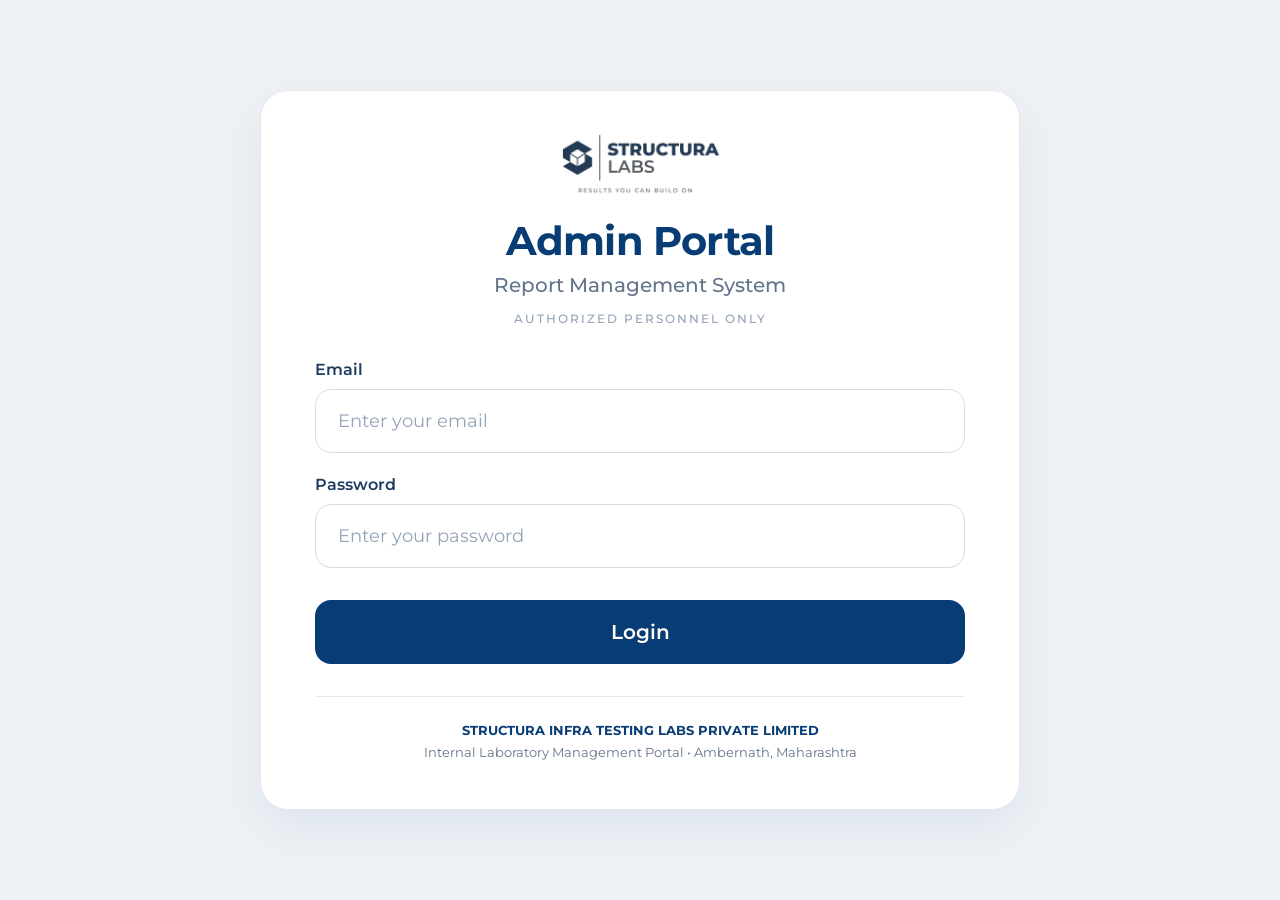
==== admin/index.html @ f04a4a55 "Update index.html" ====
<!DOCTYPE html>
<html lang="en">
<head>

<meta charset="UTF-8">
<meta name="viewport" content="width=device-width, initial-scale=1.0">

<title>STRUCTURA LABS | Admin Portal</title>

<link rel="preconnect" href="https://fonts.googleapis.com">
<link rel="preconnect" href="https://fonts.gstatic.com" crossorigin>

<link href="https://fonts.googleapis.com/css2?family=Montserrat:wght@400;500;600;700&display=swap" rel="stylesheet">

<style>

*{
margin:0;
padding:0;
box-sizing:border-box;
}

body{
font-family:'Montserrat',sans-serif;
background:#EEF2F6;
min-height:100vh;
display:flex;
justify-content:center;
align-items:center;
padding:28px;
}

.container{
width:100%;
max-width:760px;
background:white;
border:1px solid #E5E7EB;
border-radius:28px;
padding:40px 54px 46px;
box-shadow:0 18px 50px rgba(8,60,116,.08);
}

/* ---------- Logo ---------- */

.logo{
display:block;
margin:0 auto;
width:165px;
height:auto;
}

/* ---------- Header ---------- */

.header{
text-align:center;
margin-top:18px;
margin-bottom:34px;
}

.header h1{
font-size:40px;
font-weight:700;
color:#083C74;
letter-spacing:-0.8px;
}

.header p{
margin-top:8px;
font-size:20px;
font-weight:500;
color:#64748B;
}

.security{
margin-top:14px;
font-size:12px;
font-weight:500;
letter-spacing:2px;
text-transform:uppercase;
color:#94A3B8;
}

/* ---------- Form ---------- */

.form-group{
margin-bottom:22px;
}

label{
display:block;
margin-bottom:10px;
font-size:16px;
font-weight:600;
color:#1E3A5F;
}

input{
width:100%;
height:64px;
padding:0 22px;
border:1px solid #D6DCE5;
border-radius:16px;
font-size:18px;
font-family:inherit;
outline:none;
transition:.25s;
}

input::placeholder{
color:#94A3B8;
}

input:focus{
border-color:#083C74;
box-shadow:0 0 0 4px rgba(8,60,116,.08);
}

/* ---------- Button ---------- */

button{
width:100%;
height:64px;
margin-top:10px;
border:none;
border-radius:16px;
background:#083C74;
color:white;
font-family:inherit;
font-size:20px;
font-weight:600;
cursor:pointer;
transition:.25s;
}

button:hover{
background:#062D5A;
transform:translateY(-1px);
}

/* ---------- Footer ---------- */

.footer{
margin-top:32px;
padding-top:22px;
border-top:1px solid #E5E7EB;
text-align:center;
font-size:13px;
line-height:1.7;
color:#64748B;
}

.footer strong{
color:#083C74;
}

/* ---------- Mobile ---------- */

@media(max-width:768px){

body{
padding:14px;
}

.container{
padding:30px 24px 34px;
}

.logo{
width:140px;
}

.header{
margin-top:16px;
margin-bottom:28px;
}

.header h1{
font-size:32px;
}

.header p{
font-size:18px;
}

.security{
font-size:11px;
letter-spacing:1.5px;
}

input,
button{
height:58px;
font-size:17px;
}

}

</style>

</head>

<body>

<div class="container">

<img src="../logo.jpg"
alt="STRUCTURA LABS Logo"
class="logo">

<div class="header">

<h1>Admin Portal</h1>

<p>Report Management System</p>

<div class="security">
Authorized Personnel Only
</div>

</div>

<div class="form-group">

<label>Email</label>

<input
type="email"
placeholder="Enter your email">

</div>

<div class="form-group">

<label>Password</label>

<input
type="password"
placeholder="Enter your password">

</div>

<button>
Login
</button>

<div class="footer">

<strong>STRUCTURA INFRA TESTING LABS PRIVATE LIMITED</strong>

<br>

Internal Laboratory Management Portal • Ambernath, Maharashtra

</div>

</div>

</body>
</html>
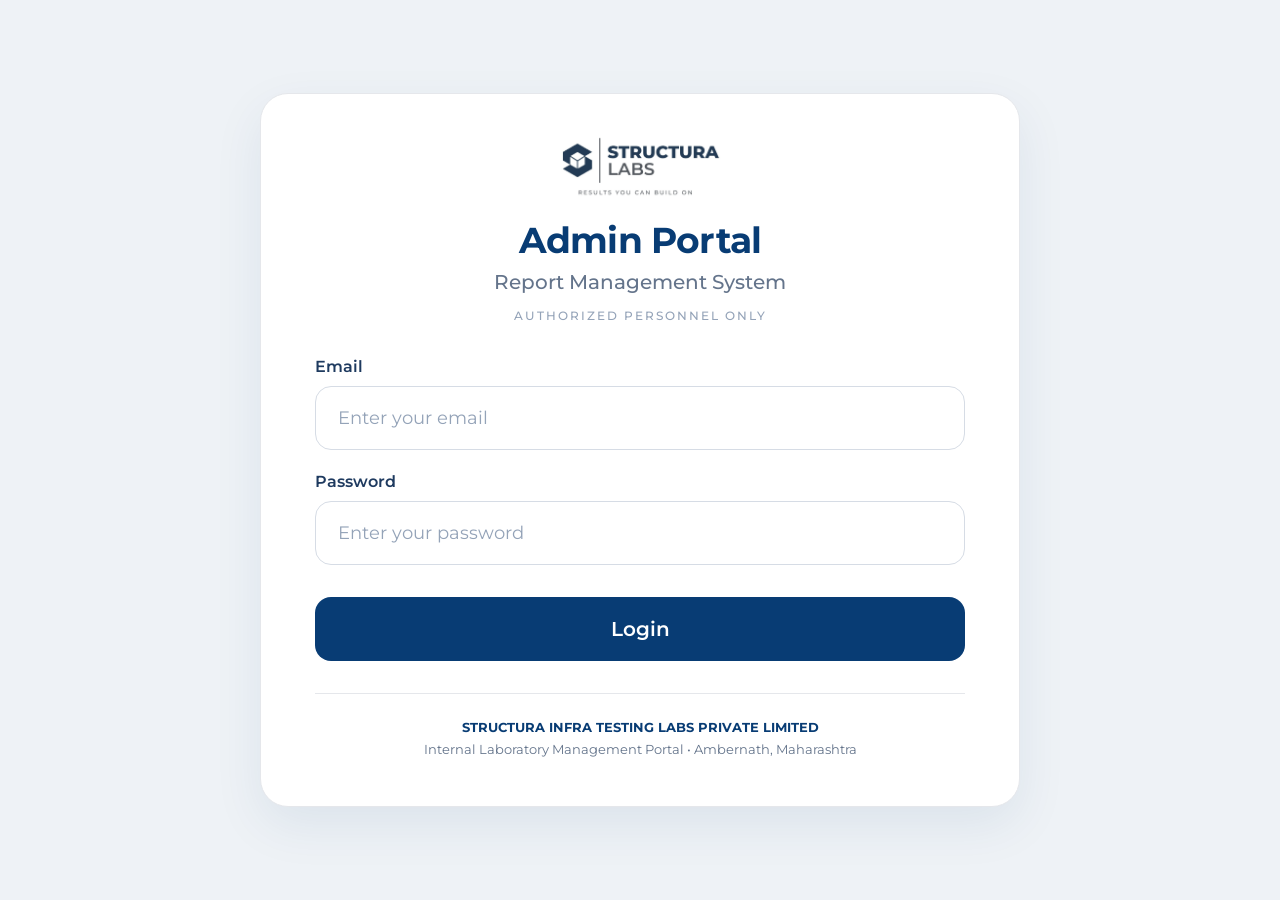
==== commit e2f4a863: "Update index.html" ====
--- a/admin/index.html
+++ b/admin/index.html
@@ -58,7 +58,7 @@
 }
 
 .header h1{
-font-size:40px;
+font-size:36px;
 font-weight:700;
 color:#083C74;
 letter-spacing:-0.8px;
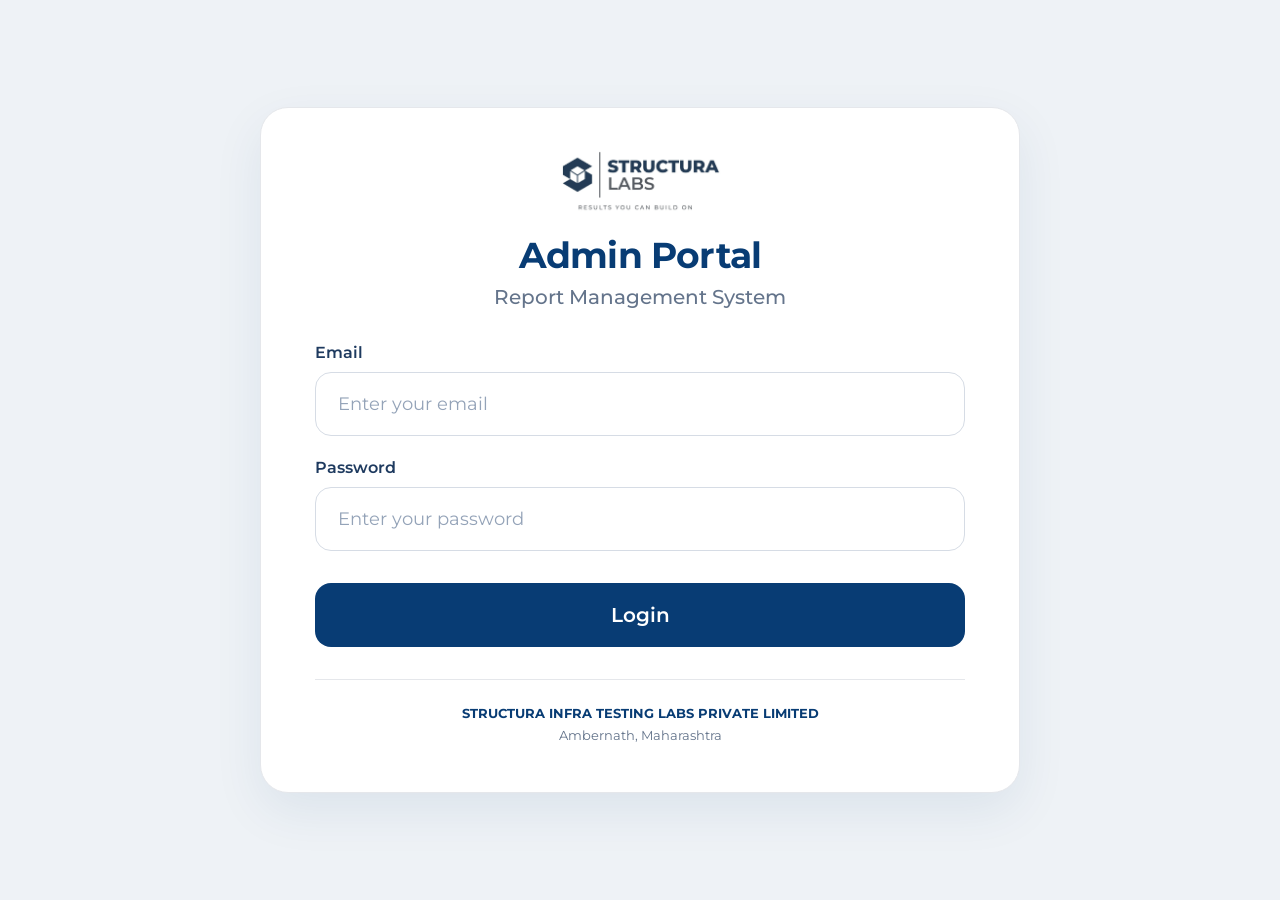
==== commit 380d1d9e: "Update index.html" ====
--- a/admin/index.html
+++ b/admin/index.html
@@ -214,7 +214,7 @@
 <p>Report Management System</p>
 
 <div class="security">
-Authorized Personnel Only
+
 </div>
 
 </div>
@@ -249,7 +249,7 @@
 
 <br>
 
-Internal Laboratory Management Portal • Ambernath, Maharashtra
+Ambernath, Maharashtra
 
 </div>
 
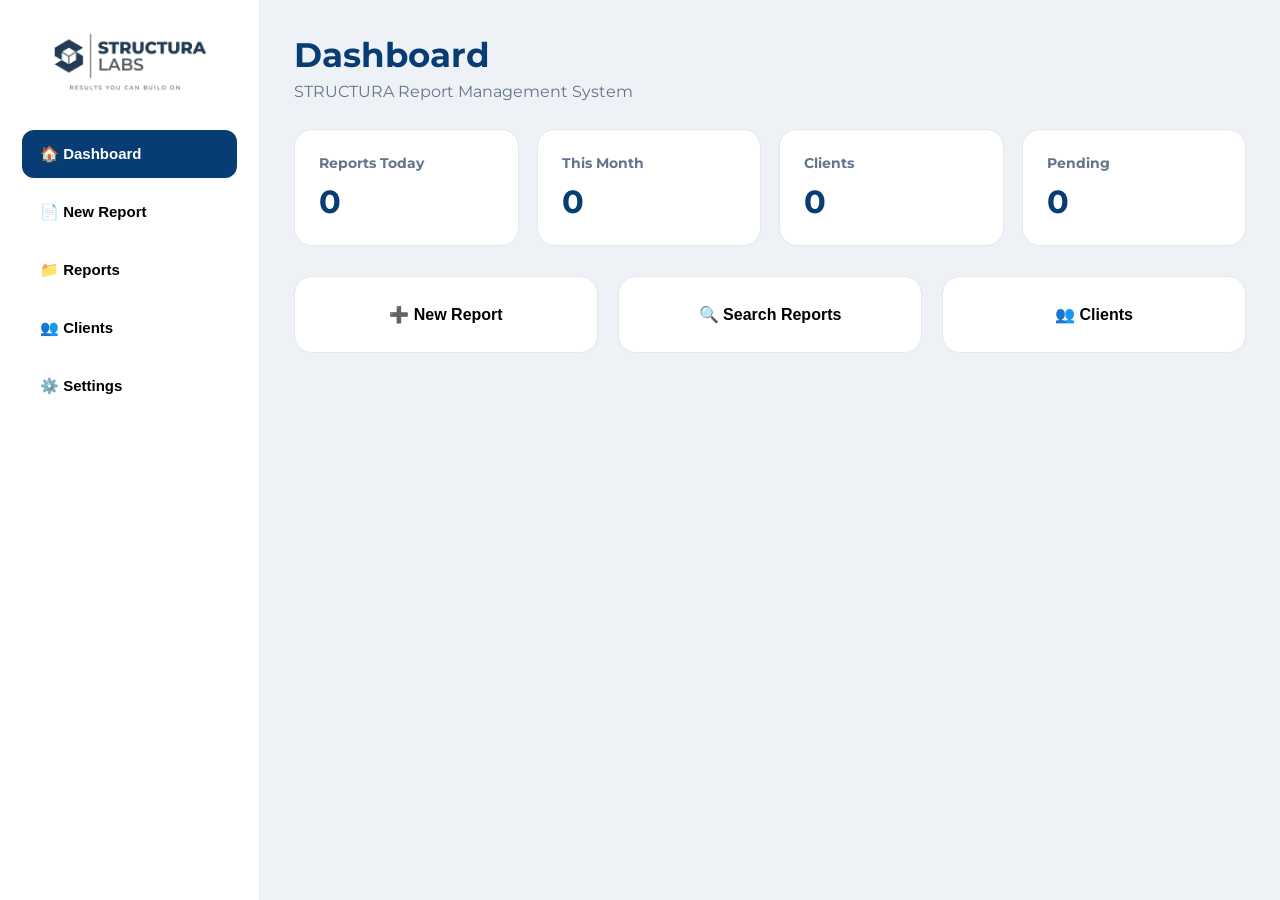
==== commit 1b84f2ef: "Update index.html" ====
--- a/admin/index.html
+++ b/admin/index.html
@@ -5,255 +5,102 @@
 <meta charset="UTF-8">
 <meta name="viewport" content="width=device-width, initial-scale=1.0">
 
-<title>STRUCTURA LABS | Admin Portal</title>
+<title>STRUCTURA Admin</title>
 
 <link rel="preconnect" href="https://fonts.googleapis.com">
 <link rel="preconnect" href="https://fonts.gstatic.com" crossorigin>
 
 <link href="https://fonts.googleapis.com/css2?family=Montserrat:wght@400;500;600;700&display=swap" rel="stylesheet">
 
-<style>
-
-*{
-margin:0;
-padding:0;
-box-sizing:border-box;
-}
-
-body{
-font-family:'Montserrat',sans-serif;
-background:#EEF2F6;
-min-height:100vh;
-display:flex;
-justify-content:center;
-align-items:center;
-padding:28px;
-}
-
-.container{
-width:100%;
-max-width:760px;
-background:white;
-border:1px solid #E5E7EB;
-border-radius:28px;
-padding:40px 54px 46px;
-box-shadow:0 18px 50px rgba(8,60,116,.08);
-}
-
-/* ---------- Logo ---------- */
-
-.logo{
-display:block;
-margin:0 auto;
-width:165px;
-height:auto;
-}
-
-/* ---------- Header ---------- */
-
-.header{
-text-align:center;
-margin-top:18px;
-margin-bottom:34px;
-}
-
-.header h1{
-font-size:36px;
-font-weight:700;
-color:#083C74;
-letter-spacing:-0.8px;
-}
-
-.header p{
-margin-top:8px;
-font-size:20px;
-font-weight:500;
-color:#64748B;
-}
-
-.security{
-margin-top:14px;
-font-size:12px;
-font-weight:500;
-letter-spacing:2px;
-text-transform:uppercase;
-color:#94A3B8;
-}
-
-/* ---------- Form ---------- */
-
-.form-group{
-margin-bottom:22px;
-}
-
-label{
-display:block;
-margin-bottom:10px;
-font-size:16px;
-font-weight:600;
-color:#1E3A5F;
-}
-
-input{
-width:100%;
-height:64px;
-padding:0 22px;
-border:1px solid #D6DCE5;
-border-radius:16px;
-font-size:18px;
-font-family:inherit;
-outline:none;
-transition:.25s;
-}
-
-input::placeholder{
-color:#94A3B8;
-}
-
-input:focus{
-border-color:#083C74;
-box-shadow:0 0 0 4px rgba(8,60,116,.08);
-}
-
-/* ---------- Button ---------- */
-
-button{
-width:100%;
-height:64px;
-margin-top:10px;
-border:none;
-border-radius:16px;
-background:#083C74;
-color:white;
-font-family:inherit;
-font-size:20px;
-font-weight:600;
-cursor:pointer;
-transition:.25s;
-}
-
-button:hover{
-background:#062D5A;
-transform:translateY(-1px);
-}
-
-/* ---------- Footer ---------- */
-
-.footer{
-margin-top:32px;
-padding-top:22px;
-border-top:1px solid #E5E7EB;
-text-align:center;
-font-size:13px;
-line-height:1.7;
-color:#64748B;
-}
-
-.footer strong{
-color:#083C74;
-}
-
-/* ---------- Mobile ---------- */
-
-@media(max-width:768px){
-
-body{
-padding:14px;
-}
-
-.container{
-padding:30px 24px 34px;
-}
-
-.logo{
-width:140px;
-}
-
-.header{
-margin-top:16px;
-margin-bottom:28px;
-}
-
-.header h1{
-font-size:32px;
-}
-
-.header p{
-font-size:18px;
-}
-
-.security{
-font-size:11px;
-letter-spacing:1.5px;
-}
-
-input,
-button{
-height:58px;
-font-size:17px;
-}
-
-}
-
-</style>
+<link rel="stylesheet" href="dashboard.css">
 
 </head>
 
 <body>
 
-<div class="container">
+<div class="layout">
 
-<img src="../logo.jpg"
-alt="STRUCTURA LABS Logo"
-class="logo">
+<aside class="sidebar">
+
+<img src="../logo.jpg" class="logo">
+
+<div class="menu">
+
+<button class="active">🏠 Dashboard</button>
+
+<button onclick="goPage('new-report')">📄 New Report</button>
+
+<button onclick="goPage('reports')">📁 Reports</button>
+
+<button onclick="goPage('clients')">👥 Clients</button>
+
+<button onclick="goPage('settings')">⚙️ Settings</button>
+
+</div>
+
+</aside>
+
+<main class="main">
 
 <div class="header">
 
-<h1>Admin Portal</h1>
+<div>
 
-<p>Report Management System</p>
+<h1>Dashboard</h1>
 
-<div class="security">
+<div class="subtitle">
+STRUCTURA Report Management System
+</div>
 
 </div>
 
 </div>
 
-<div class="form-group">
+<div class="stats">
 
-<label>Email</label>
-
-<input
-type="email"
-placeholder="Enter your email">
-
+<div class="card">
+<h3>Reports Today</h3>
+<div class="value">0</div>
 </div>
 
-<div class="form-group">
-
-<label>Password</label>
-
-<input
-type="password"
-placeholder="Enter your password">
-
+<div class="card">
+<h3>This Month</h3>
+<div class="value">0</div>
 </div>
 
-<button>
-Login
-</button>
+<div class="card">
+<h3>Clients</h3>
+<div class="value">0</div>
+</div>
 
-<div class="footer">
-
-<strong>STRUCTURA INFRA TESTING LABS PRIVATE LIMITED</strong>
-
-<br>
-
-Ambernath, Maharashtra
-
+<div class="card">
+<h3>Pending</h3>
+<div class="value">0</div>
 </div>
 
 </div>
 
+<div class="quick">
+
+<button onclick="goPage('new-report')">
+➕ New Report
+</button>
+
+<button onclick="goPage('reports')">
+🔍 Search Reports
+</button>
+
+<button onclick="goPage('clients')">
+👥 Clients
+</button>
+
+</div>
+
+</main>
+
+</div>
+
+<script src="dashboard.js"></script>
+
 </body>
 </html>
--- a/admin/dashboard.css
+++ b/admin/dashboard.css
@@ -0,0 +1,144 @@
+:root{
+  --navy:#083C74;
+  --green:#0C8A73;
+  --bg:#EEF2F6;
+  --card:#FFFFFF;
+  --border:#E5E7EB;
+}
+
+*{margin:0;padding:0;box-sizing:border-box;}
+
+body{
+  font-family:'Montserrat',sans-serif;
+  background:var(--bg);
+  color:#1f2937;
+}
+
+.layout{
+  display:grid;
+  grid-template-columns:260px 1fr;
+  min-height:100vh;
+}
+
+.sidebar{
+  background:white;
+  border-right:1px solid var(--border);
+  padding:30px 22px;
+}
+
+.logo{
+  width:160px;
+  display:block;
+  margin:0 auto 35px;
+}
+
+.menu button{
+  width:100%;
+  text-align:left;
+  padding:15px 18px;
+  margin-bottom:10px;
+  border:none;
+  border-radius:12px;
+  background:transparent;
+  font-size:15px;
+  font-weight:600;
+  cursor:pointer;
+}
+
+.menu button:hover{
+  background:#EDF4FB;
+}
+
+.menu button.active{
+  background:var(--navy);
+  color:white;
+}
+
+.main{
+  padding:34px;
+}
+
+.header{
+  display:flex;
+  justify-content:space-between;
+  align-items:center;
+  margin-bottom:28px;
+}
+
+.header h1{
+  font-size:34px;
+  color:var(--navy);
+}
+
+.subtitle{
+  color:#64748B;
+  margin-top:6px;
+}
+
+.stats{
+  display:grid;
+  grid-template-columns:repeat(4,1fr);
+  gap:18px;
+  margin-bottom:30px;
+}
+
+.card{
+  background:white;
+  border-radius:18px;
+  padding:24px;
+  border:1px solid var(--border);
+}
+
+.card h3{
+  font-size:14px;
+  color:#64748B;
+  margin-bottom:10px;
+}
+
+.card .value{
+  font-size:32px;
+  font-weight:700;
+  color:var(--navy);
+}
+
+.quick{
+  display:grid;
+  grid-template-columns:repeat(3,1fr);
+  gap:20px;
+}
+
+.quick button{
+  background:white;
+  border:1px solid var(--border);
+  border-radius:18px;
+  padding:28px;
+  cursor:pointer;
+  font-size:16px;
+  font-weight:600;
+}
+
+.quick button:hover{
+  border-color:var(--navy);
+  transform:translateY(-2px);
+}
+
+@media(max-width:900px){
+
+.layout{
+grid-template-columns:1fr;
+}
+
+.sidebar{
+border-right:none;
+border-bottom:1px solid var(--border);
+}
+
+.stats{
+grid-template-columns:repeat(2,1fr);
+}
+
+.quick{
+grid-template-columns:1fr;
+}
+
+}
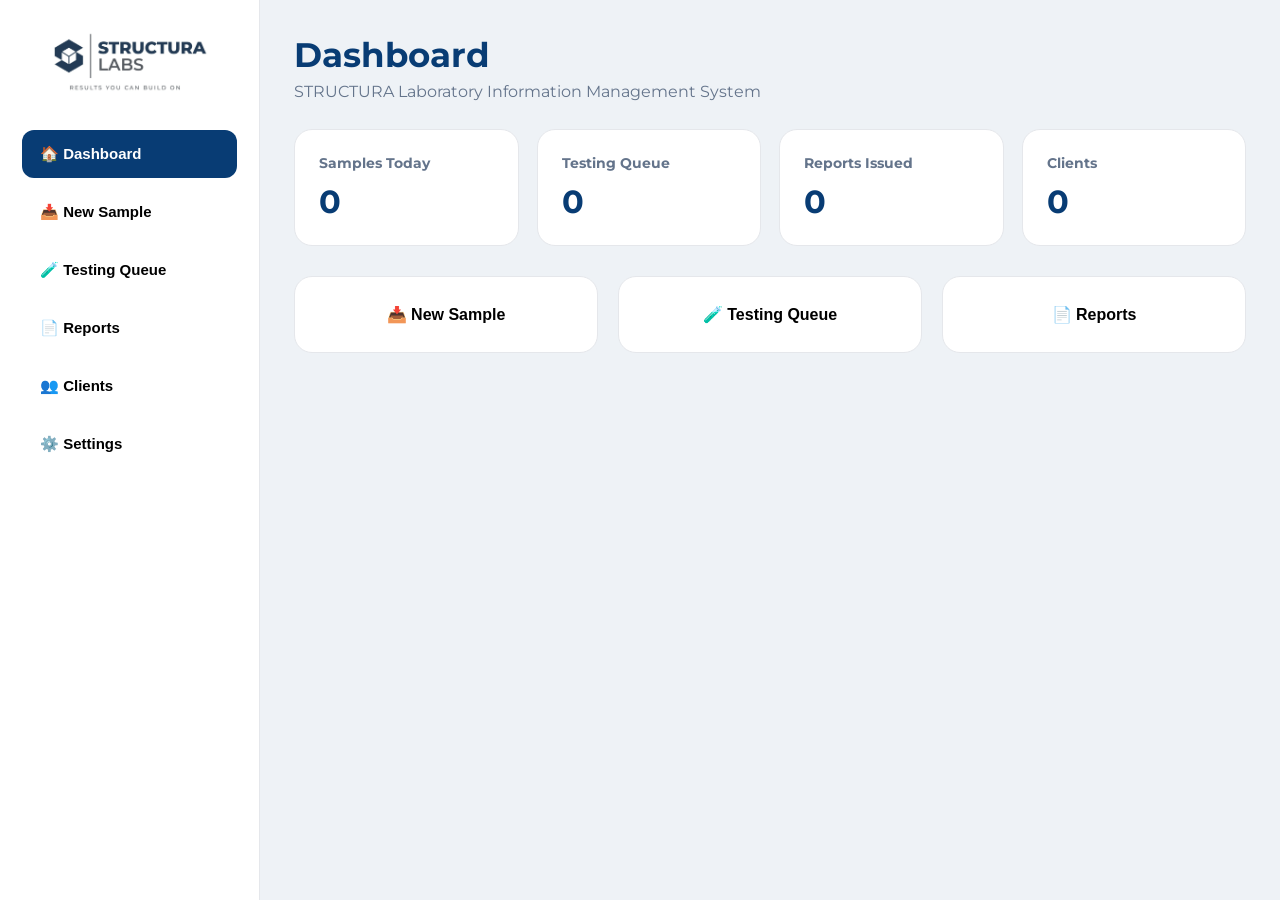
==== commit 51170e36: "Update index.html" ====
--- a/admin/index.html
+++ b/admin/index.html
@@ -5,7 +5,7 @@
 <meta charset="UTF-8">
 <meta name="viewport" content="width=device-width, initial-scale=1.0">
 
-<title>STRUCTURA Admin</title>
+<title>STRUCTURA LABS | Dashboard</title>
 
 <link rel="preconnect" href="https://fonts.googleapis.com">
 <link rel="preconnect" href="https://fonts.gstatic.com" crossorigin>
@@ -22,19 +22,33 @@
 
 <aside class="sidebar">
 
-<img src="../logo.jpg" class="logo">
+<img src="../logo.jpg" class="logo" alt="STRUCTURA LABS">
 
 <div class="menu">
 
-<button class="active">🏠 Dashboard</button>
+<button class="active">
+🏠 Dashboard
+</button>
 
-<button onclick="goPage('new-report')">📄 New Report</button>
+<button onclick="window.location.href='/admin/pages/new-sample.html'">
+📥 New Sample
+</button>
 
-<button onclick="goPage('reports')">📁 Reports</button>
+<button onclick="window.location.href='/admin/pages/testing-queue.html'">
+🧪 Testing Queue
+</button>
 
-<button onclick="goPage('clients')">👥 Clients</button>
+<button onclick="window.location.href='/admin/pages/reports.html'">
+📄 Reports
+</button>
 
-<button onclick="goPage('settings')">⚙️ Settings</button>
+<button onclick="window.location.href='/admin/pages/clients.html'">
+👥 Clients
+</button>
+
+<button onclick="window.location.href='/admin/pages/settings.html'">
+⚙️ Settings
+</button>
 
 </div>
 
@@ -49,22 +63,29 @@
 <h1>Dashboard</h1>
 
 <div class="subtitle">
-STRUCTURA Report Management System
+STRUCTURA Laboratory Information Management System
 </div>
 
 </div>
 
 </div>
 
+<!-- Statistics -->
+
 <div class="stats">
 
 <div class="card">
-<h3>Reports Today</h3>
+<h3>Samples Today</h3>
 <div class="value">0</div>
 </div>
 
 <div class="card">
-<h3>This Month</h3>
+<h3>Testing Queue</h3>
+<div class="value">0</div>
+</div>
+
+<div class="card">
+<h3>Reports Issued</h3>
 <div class="value">0</div>
 </div>
 
@@ -73,25 +94,22 @@
 <div class="value">0</div>
 </div>
 
-<div class="card">
-<h3>Pending</h3>
-<div class="value">0</div>
 </div>
 
-</div>
+<!-- Quick Actions -->
 
 <div class="quick">
 
-<button onclick="goPage('new-report')">
-➕ New Report
+<button onclick="window.location.href='/admin/pages/new-sample.html'">
+📥 New Sample
 </button>
 
-<button onclick="goPage('reports')">
-🔍 Search Reports
+<button onclick="window.location.href='/admin/pages/testing-queue.html'">
+🧪 Testing Queue
 </button>
 
-<button onclick="goPage('clients')">
-👥 Clients
+<button onclick="window.location.href='/admin/pages/reports.html'">
+📄 Reports
 </button>
 
 </div>
@@ -100,7 +118,5 @@
 
 </div>
 
-<script src="dashboard.js"></script>
-
 </body>
 </html>
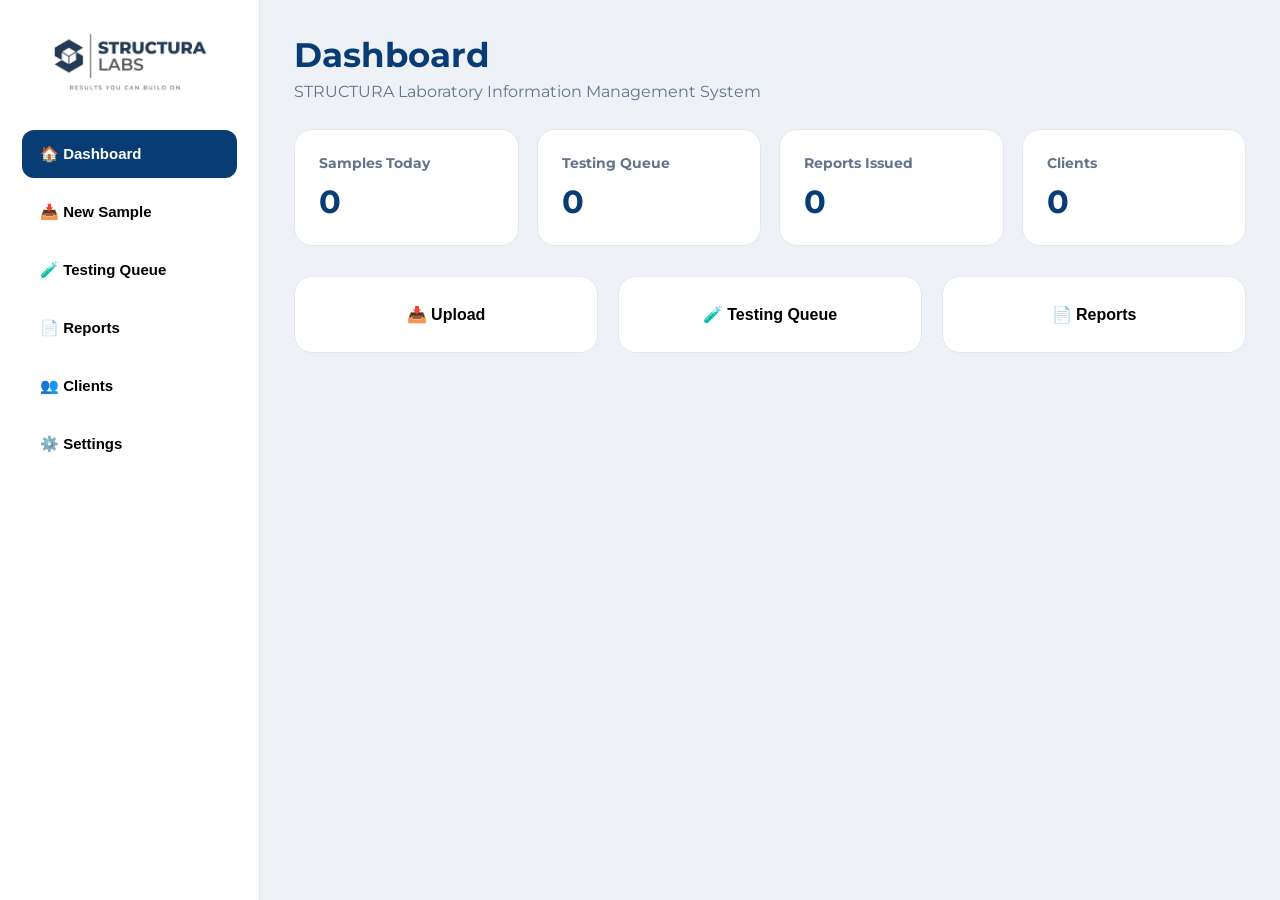
==== commit fdb3ee1d: "Update index.html" ====
--- a/admin/index.html
+++ b/admin/index.html
@@ -101,7 +101,7 @@
 <div class="quick">
 
 <button onclick="window.location.href='/admin/pages/new-sample.html'">
-📥 New Sample
+📥 Upload
 </button>
 
 <button onclick="window.location.href='/admin/pages/testing-queue.html'">
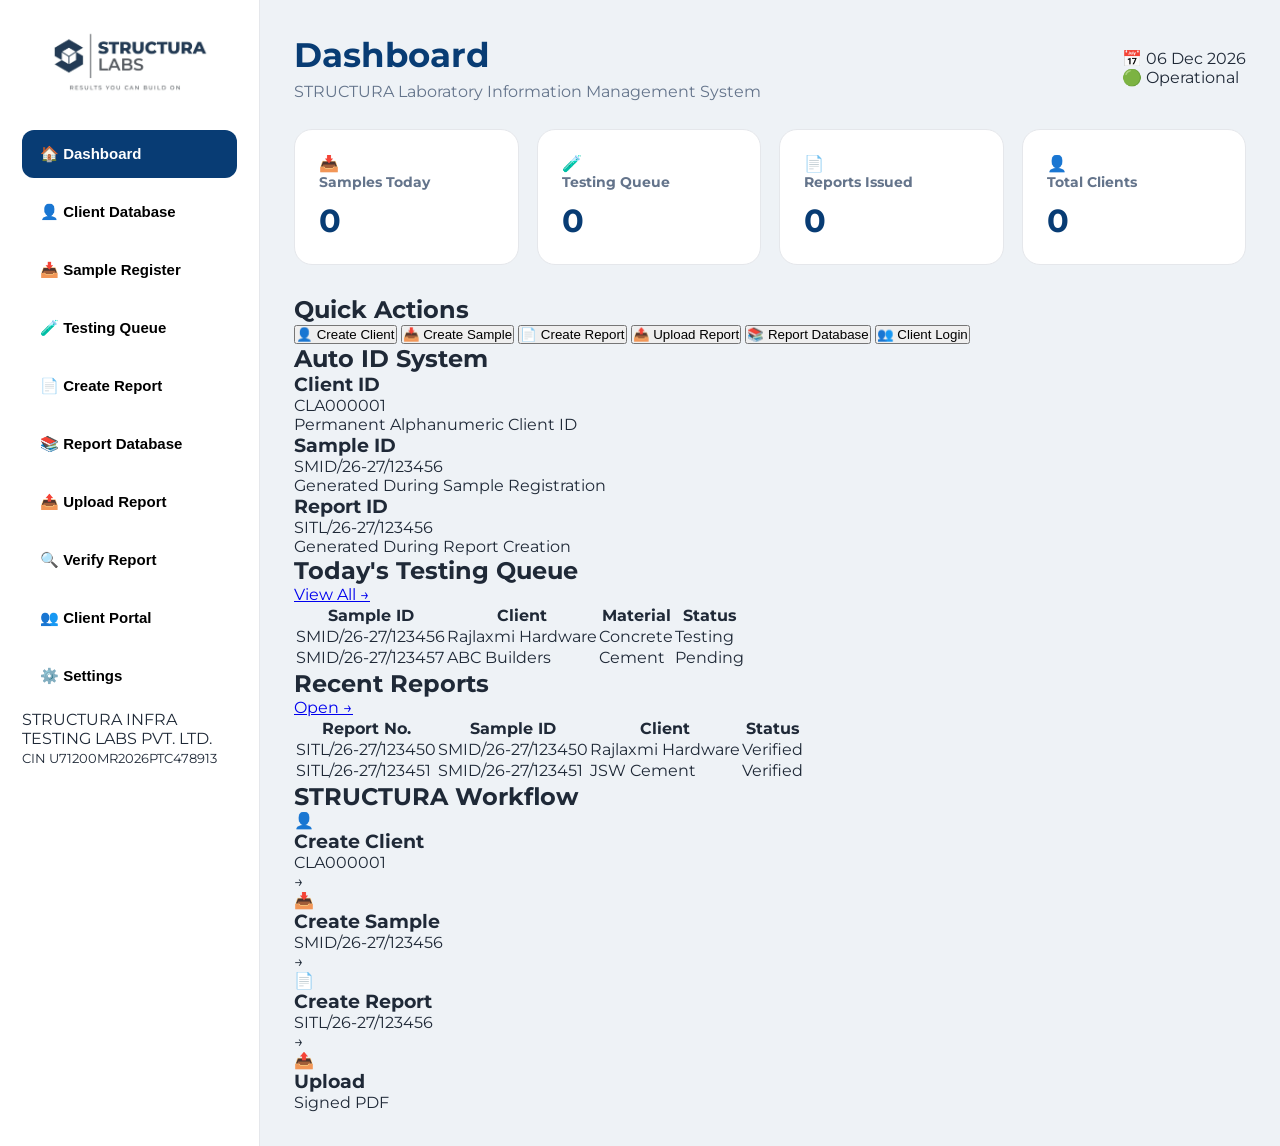
==== commit d8af2012: "Update index.html" ====
--- a/admin/index.html
+++ b/admin/index.html
@@ -5,14 +5,14 @@
 <meta charset="UTF-8">
 <meta name="viewport" content="width=device-width, initial-scale=1.0">
 
-<title>STRUCTURA LABS | Dashboard</title>
+<title>STRUCTURA LABS | Admin Dashboard</title>
 
 <link rel="preconnect" href="https://fonts.googleapis.com">
 <link rel="preconnect" href="https://fonts.gstatic.com" crossorigin>
 
-<link href="https://fonts.googleapis.com/css2?family=Montserrat:wght@400;500;600;700&display=swap" rel="stylesheet">
-
-<link rel="stylesheet" href="dashboard.css">
+<link href="https://fonts.googleapis.com/css2?family=Montserrat:wght@400;500;600;700;800&display=swap" rel="stylesheet">
+
+<link rel="stylesheet" href="dashboard.css?v=3">
 
 </head>
 
@@ -20,103 +20,414 @@
 
 <div class="layout">
 
+<!-- SIDEBAR -->
+
 <aside class="sidebar">
 
 <img src="../logo.jpg" class="logo" alt="STRUCTURA LABS">
 
 <div class="menu">
 
-<button class="active">
+<button class="active" onclick="location.href='/admin/'">
 🏠 Dashboard
 </button>
 
-<button onclick="window.location.href='/admin/pages/new-sample.html'">
-📥 New Sample
-</button>
-
-<button onclick="window.location.href='/admin/pages/testing-queue.html'">
+<button onclick="location.href='/admin/pages/clients.html'">
+👤 Client Database
+</button>
+
+<button onclick="location.href='/admin/pages/new-sample.html'">
+📥 Sample Register
+</button>
+
+<button onclick="location.href='/admin/pages/testing-queue.html'">
 🧪 Testing Queue
 </button>
 
-<button onclick="window.location.href='/admin/pages/reports.html'">
-📄 Reports
-</button>
-
-<button onclick="window.location.href='/admin/pages/clients.html'">
-👥 Clients
-</button>
-
-<button onclick="window.location.href='/admin/pages/settings.html'">
+<button onclick="location.href='/admin/pages/generate-report.html'">
+📄 Create Report
+</button>
+
+<button onclick="location.href='/admin/pages/reports.html'">
+📚 Report Database
+</button>
+
+<button onclick="location.href='/admin/pages/upload.html'">
+📤 Upload Report
+</button>
+
+<button onclick="location.href='/verify/'">
+🔍 Verify Report
+</button>
+
+<button onclick="location.href='/portal/'">
+👥 Client Portal
+</button>
+
+<button onclick="location.href='/admin/pages/settings.html'">
 ⚙️ Settings
 </button>
 
 </div>
 
+<div class="sidebar-footer">
+
+<p>STRUCTURA INFRA TESTING LABS PVT. LTD.</p>
+
+<small>CIN U71200MR2026PTC478913</small>
+
+</div>
+
 </aside>
 
+<!-- MAIN -->
+
 <main class="main">
 
+<!-- TOP HEADER -->
+
 <div class="header">
 
 <div>
 
 <h1>Dashboard</h1>
 
-<div class="subtitle">
+<p class="subtitle">
 STRUCTURA Laboratory Information Management System
-</div>
-
-</div>
-
-</div>
-
-<!-- Statistics -->
+</p>
+
+</div>
+
+<div class="header-status">
+
+<div class="status-box">
+📅 <span id="todayDate"></span>
+</div>
+
+<div class="status-box">
+🟢 Operational
+</div>
+
+</div>
+
+</div>
+
+<!-- DASHBOARD CARDS -->
 
 <div class="stats">
 
-<div class="card">
+<div class="card blue">
+<div class="icon">📥</div>
 <h3>Samples Today</h3>
-<div class="value">0</div>
-</div>
-
-<div class="card">
+<div class="value" id="samplesToday">0</div>
+</div>
+
+<div class="card orange">
+<div class="icon">🧪</div>
 <h3>Testing Queue</h3>
-<div class="value">0</div>
-</div>
-
-<div class="card">
+<div class="value" id="testingQueue">0</div>
+</div>
+
+<div class="card green">
+<div class="icon">📄</div>
 <h3>Reports Issued</h3>
-<div class="value">0</div>
-</div>
-
-<div class="card">
-<h3>Clients</h3>
-<div class="value">0</div>
-</div>
-
-</div>
-
-<!-- Quick Actions -->
-
-<div class="quick">
-
-<button onclick="window.location.href='/admin/pages/new-sample.html'">
-📥 Upload
-</button>
-
-<button onclick="window.location.href='/admin/pages/testing-queue.html'">
-🧪 Testing Queue
-</button>
-
-<button onclick="window.location.href='/admin/pages/reports.html'">
-📄 Reports
-</button>
-
-</div>
+<div class="value" id="reportsIssued">0</div>
+</div>
+
+<div class="card purple">
+<div class="icon">👤</div>
+<h3>Total Clients</h3>
+<div class="value" id="clientsCount">0</div>
+</div>
+
+</div>
+
+<!-- QUICK ACTIONS -->
+
+<section class="section">
+
+<h2>Quick Actions</h2>
+
+<div class="actions-grid">
+
+<button onclick="location.href='/admin/pages/clients.html'">
+👤
+<span>Create Client</span>
+</button>
+
+<button onclick="location.href='/admin/pages/new-sample.html'">
+📥
+<span>Create Sample</span>
+</button>
+
+<button onclick="location.href='/admin/pages/generate-report.html'">
+📄
+<span>Create Report</span>
+</button>
+
+<button onclick="location.href='/admin/pages/upload.html'">
+📤
+<span>Upload Report</span>
+</button>
+
+<button onclick="location.href='/admin/pages/reports.html'">
+📚
+<span>Report Database</span>
+</button>
+
+<button onclick="location.href='/portal/'">
+👥
+<span>Client Login</span>
+</button>
+
+</div>
+
+</section>
+
+<!-- ID SYSTEM -->
+
+<section class="section">
+
+<h2>Auto ID System</h2>
+
+<div class="id-grid">
+
+<div class="id-card">
+
+<h3>Client ID</h3>
+
+<div class="id-value">CLA000001</div>
+
+<p>Permanent Alphanumeric Client ID</p>
+
+</div>
+
+<div class="id-card">
+
+<h3>Sample ID</h3>
+
+<div class="id-value">SMID/26-27/123456</div>
+
+<p>Generated During Sample Registration</p>
+
+</div>
+
+<div class="id-card">
+
+<h3>Report ID</h3>
+
+<div class="id-value">SITL/26-27/123456</div>
+
+<p>Generated During Report Creation</p>
+
+</div>
+
+</div>
+
+</section>
+
+<!-- TODAY'S TESTING QUEUE -->
+
+<section class="section">
+
+<div class="section-header">
+
+<h2>Today's Testing Queue</h2>
+
+<a href="/admin/pages/testing-queue.html">
+View All →
+</a>
+
+</div>
+
+<div class="table-card">
+
+<table>
+
+<thead>
+
+<tr>
+
+<th>Sample ID</th>
+<th>Client</th>
+<th>Material</th>
+<th>Status</th>
+
+</tr>
+
+</thead>
+
+<tbody>
+
+<tr>
+
+<td>SMID/26-27/123456</td>
+
+<td>Rajlaxmi Hardware</td>
+
+<td>Concrete</td>
+
+<td><span class="badge testing">Testing</span></td>
+
+</tr>
+
+<tr>
+
+<td>SMID/26-27/123457</td>
+
+<td>ABC Builders</td>
+
+<td>Cement</td>
+
+<td><span class="badge pending">Pending</span></td>
+
+</tr>
+
+</tbody>
+
+</table>
+
+</div>
+
+</section>
+
+<!-- RECENT REPORTS -->
+
+<section class="section">
+
+<div class="section-header">
+
+<h2>Recent Reports</h2>
+
+<a href="/admin/pages/reports.html">
+Open →
+</a>
+
+</div>
+
+<div class="table-card">
+
+<table>
+
+<thead>
+
+<tr>
+
+<th>Report No.</th>
+<th>Sample ID</th>
+<th>Client</th>
+<th>Status</th>
+
+</tr>
+
+</thead>
+
+<tbody>
+
+<tr>
+
+<td>SITL/26-27/123450</td>
+
+<td>SMID/26-27/123450</td>
+
+<td>Rajlaxmi Hardware</td>
+
+<td><span class="badge verified">Verified</span></td>
+
+</tr>
+
+<tr>
+
+<td>SITL/26-27/123451</td>
+
+<td>SMID/26-27/123451</td>
+
+<td>JSW Cement</td>
+
+<td><span class="badge verified">Verified</span></td>
+
+</tr>
+
+</tbody>
+
+</table>
+
+</div>
+
+</section>
+
+<!-- WORKFLOW -->
+
+<section class="section">
+
+<h2>STRUCTURA Workflow</h2>
+
+<div class="workflow">
+
+<div class="step">
+
+<div class="step-icon">👤</div>
+
+<h3>Create Client</h3>
+
+<p>CLA000001</p>
+
+</div>
+
+<div class="arrow">→</div>
+
+<div class="step">
+
+<div class="step-icon">📥</div>
+
+<h3>Create Sample</h3>
+
+<p>SMID/26-27/123456</p>
+
+</div>
+
+<div class="arrow">→</div>
+
+<div class="step">
+
+<div class="step-icon">📄</div>
+
+<h3>Create Report</h3>
+
+<p>SITL/26-27/123456</p>
+
+</div>
+
+<div class="arrow">→</div>
+
+<div class="step">
+
+<div class="step-icon">📤</div>
+
+<h3>Upload</h3>
+
+<p>Signed PDF</p>
+
+</div>
+
+</div>
+
+</section>
 
 </main>
 
 </div>
+
+<script>
+
+document.getElementById("todayDate").textContent =
+new Date().toLocaleDateString("en-IN",{
+day:"2-digit",
+month:"short",
+year:"numeric"
+});
+
+</script>
 
 </body>
 </html>
